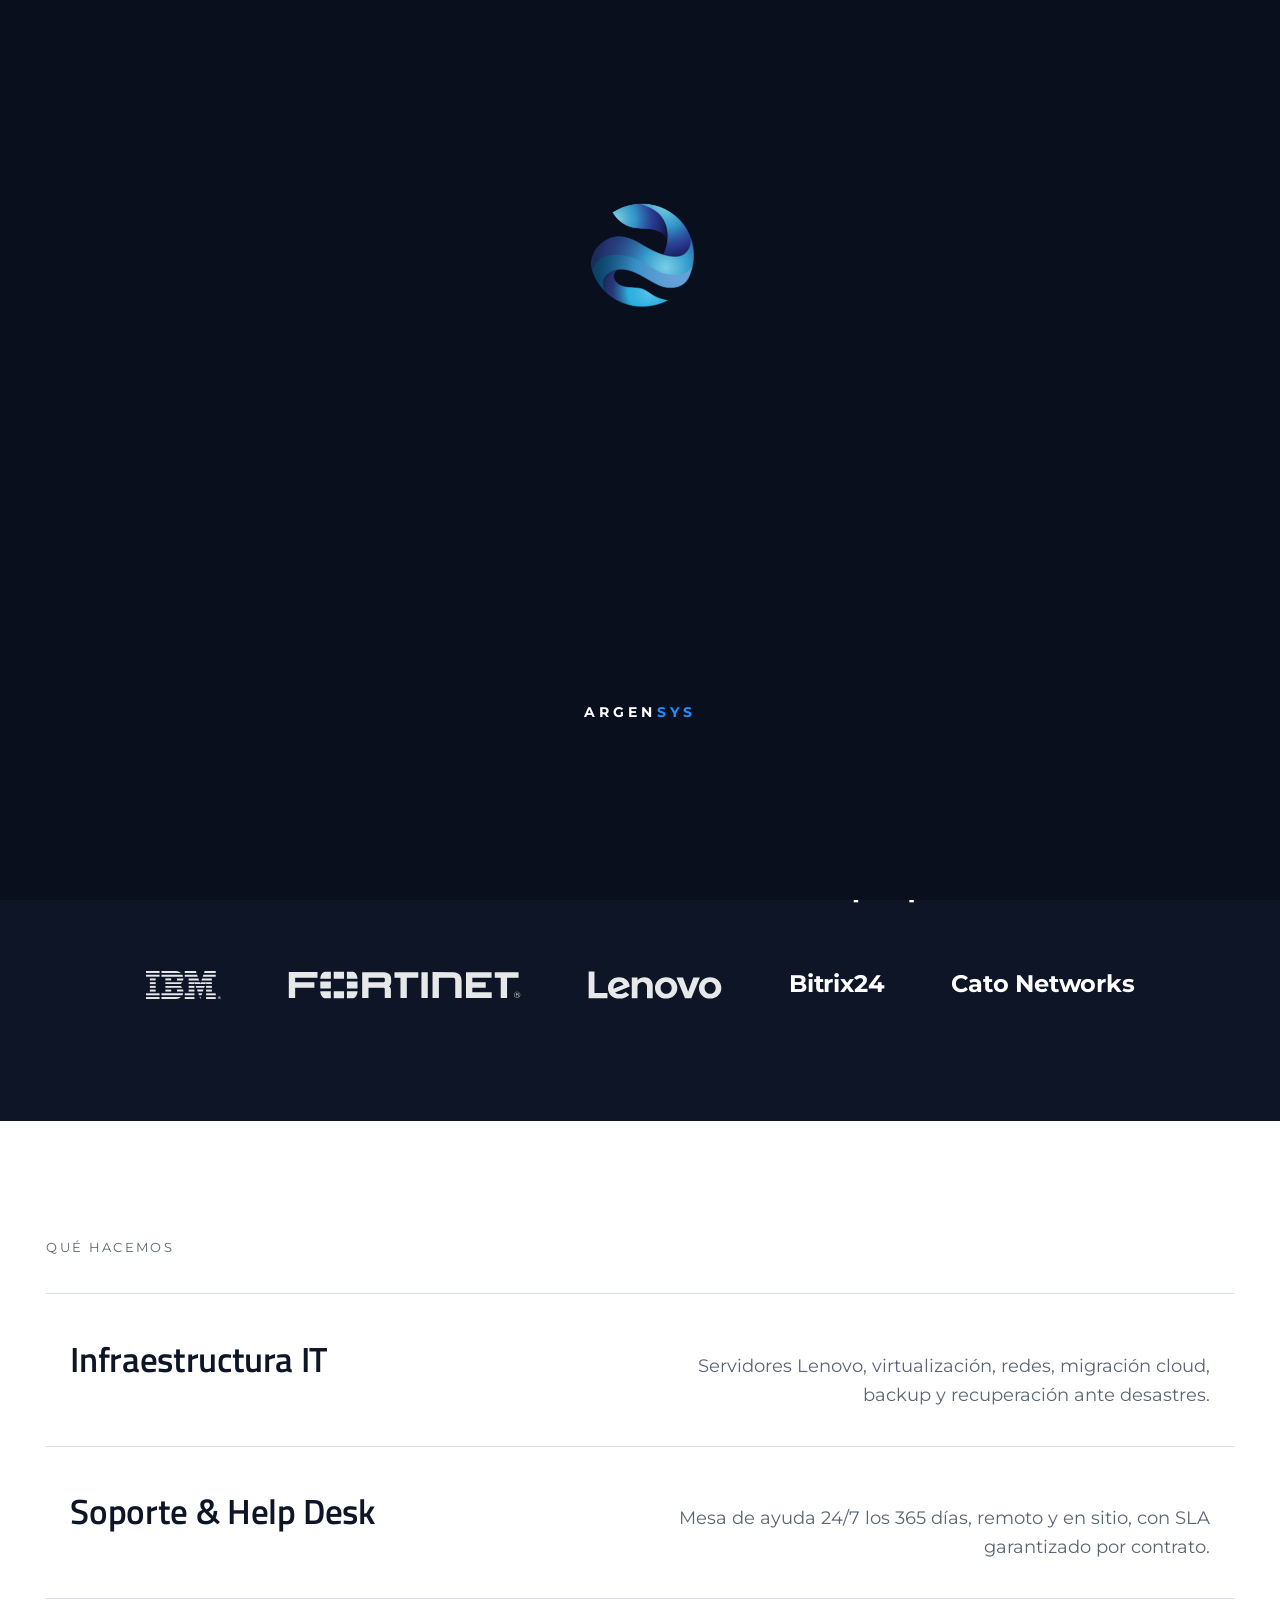
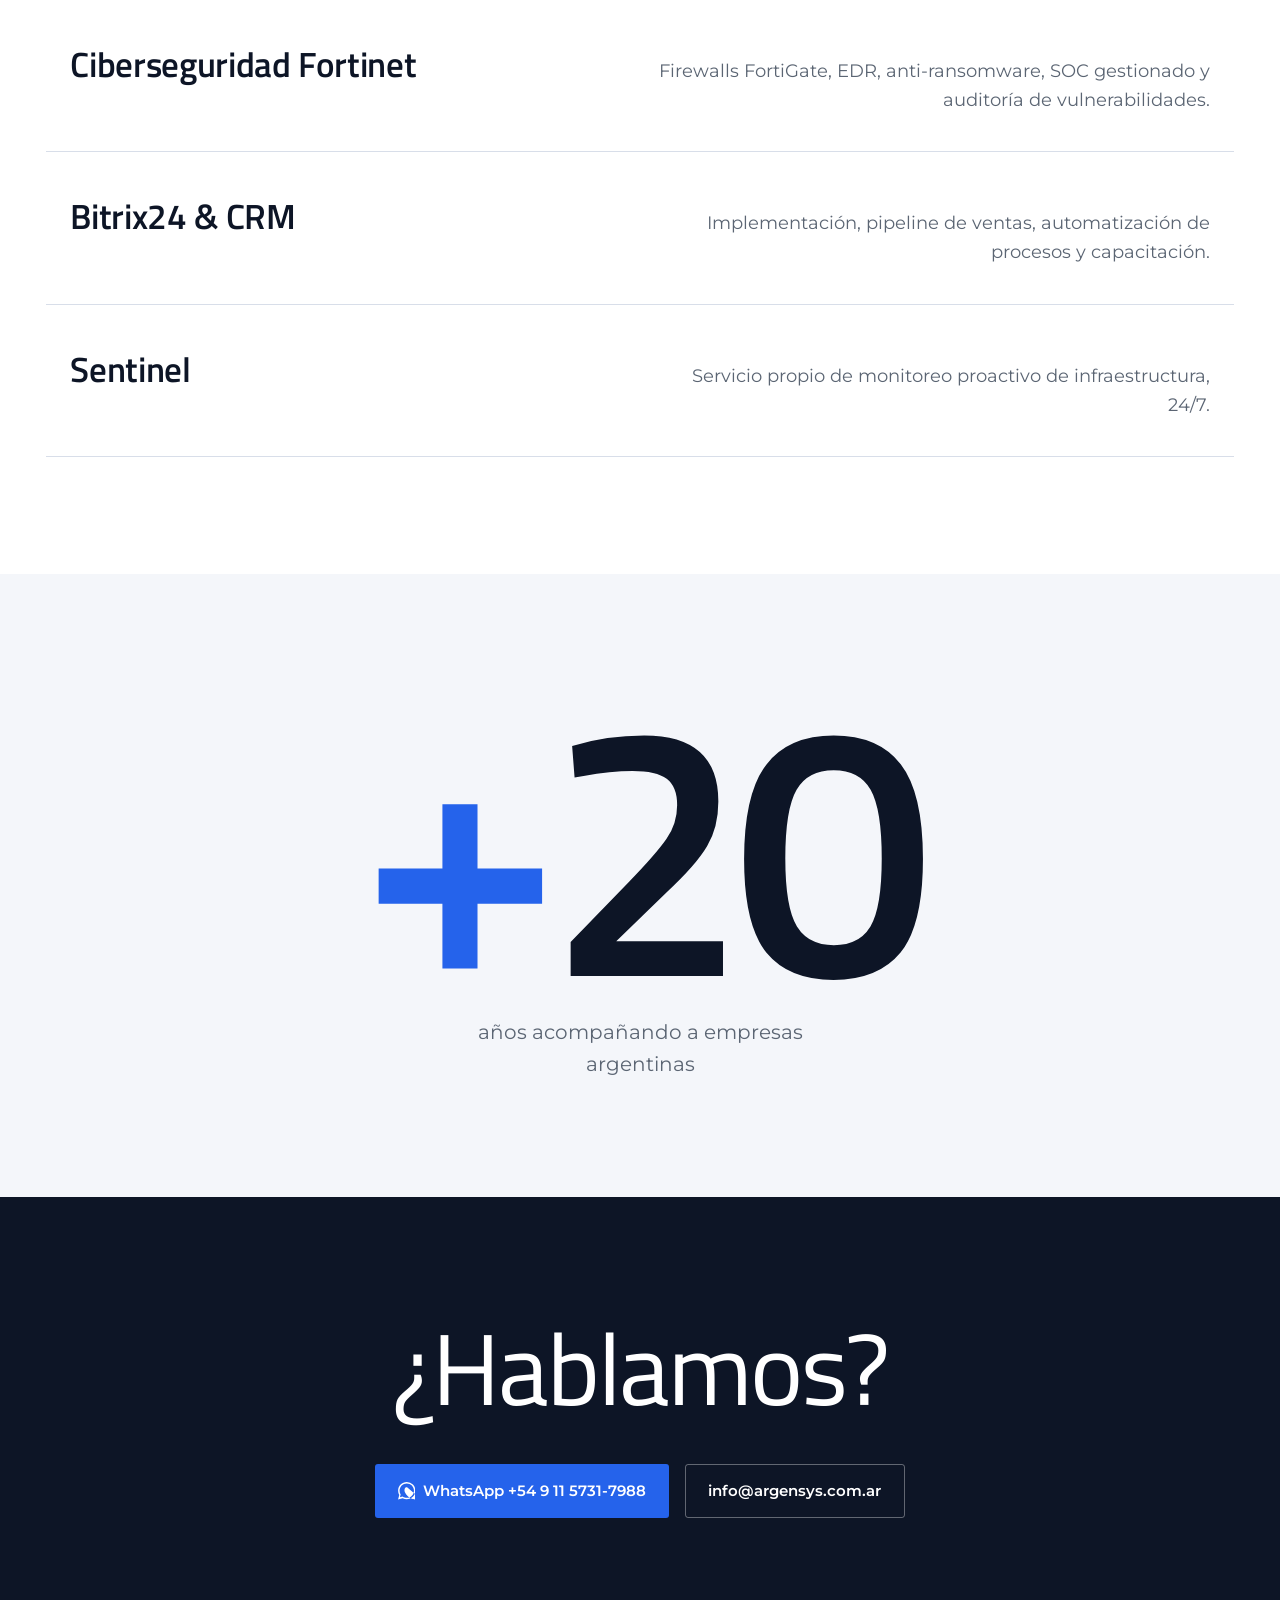
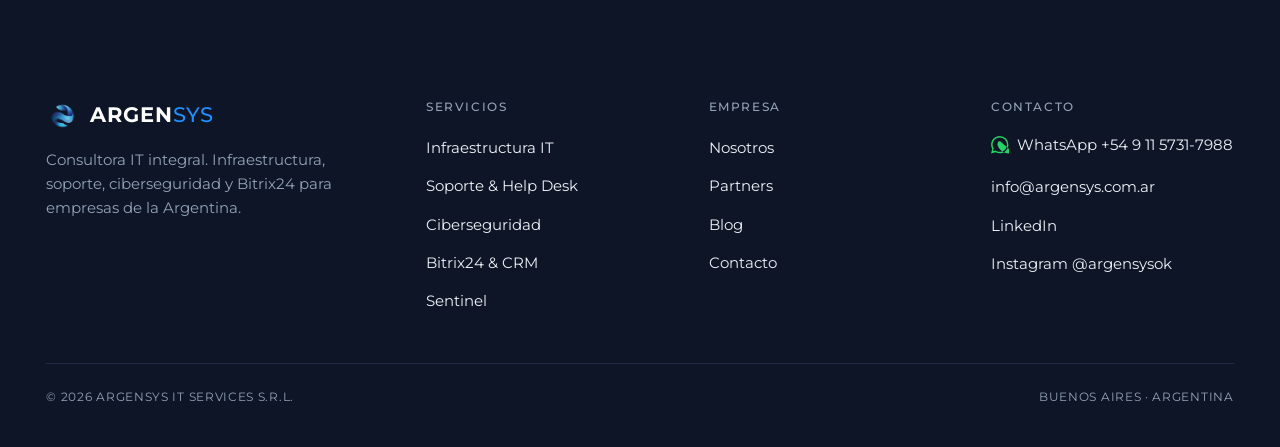
==== index.html @ 7c3070dc "Sitio institucional Argensys — rediseño multipágina Home en bandas full-width + 10 páginas internas," ====
<!DOCTYPE html>
<html lang="es-AR">
<head>
  <meta charset="UTF-8">
  <meta name="viewport" content="width=device-width, initial-scale=1.0">
  <script>document.documentElement.className += " js";</script>
  <title>Argensys IT Services — Consultora IT integral en Buenos Aires</title>
  <meta name="description" content="Consultora IT integral con más de 20 años en Buenos Aires. Infraestructura, soporte 24/7, ciberseguridad Fortinet y Bitrix24 para empresas argentinas.">

  <link rel="icon" type="image/png" href="logos/argensys.png">
  <link rel="preconnect" href="https://fonts.googleapis.com">
  <link rel="preconnect" href="https://fonts.gstatic.com" crossorigin>
  <link href="https://fonts.googleapis.com/css2?family=Montserrat:wght@300;400;500;600;700&family=Titillium+Web:wght@400;600;700;900&display=swap" rel="stylesheet">
  <link rel="stylesheet" href="assets/css/style.css">
</head>
<body>

  <!-- ===== INTRO (1 vez por sesión) ===== -->
  <div class="intro" id="intro" role="presentation">
    <img class="intro__logo" src="logos/argensys.png" alt="">
    <p class="intro__word">ARGEN<span>SYS</span></p>
  </div>

  <a class="skip-link" href="#main">Saltar al contenido</a>

  <!-- ===== HEADER ===== -->
  <header class="site-header">
    <div class="header-main">
      <div class="shell site-header__inner">
        <a class="brand" href="index.html" aria-label="Argensys — Inicio">
          <img src="logos/argensys.png" alt="">
          <span class="brand__name">ARGEN<span class="brand__sys">SYS</span></span>
        </a>

        <button class="nav-toggle" aria-label="Abrir menú" aria-controls="primary-nav" aria-expanded="false">
          <span></span><span></span><span></span>
        </button>

        <nav class="nav" id="primary-nav" aria-label="Principal">
          <div class="nav__links">
            <a href="servicios/index.html">Servicios</a>
            <a href="ciberseguridad/index.html">Ciberseguridad</a>
            <a href="bitrix24/index.html">Bitrix24</a>
            <a href="sentinel/index.html">Sentinel</a>
            <a href="partners/index.html">Partners</a>
            <a href="nosotros/index.html">Nosotros</a>
            <a href="blog/index.html">Blog</a>
          </div>
          <a class="btn nav__cta" href="contacto/index.html">Contacto</a>
        </nav>
      </div>
    </div>
  </header>

  <main id="main">

    <!-- ===== BANDA 1 — HERO ===== -->
    <section class="band-full b-hero">
      <div class="shell">
        <h1 class="b-hero__word">Argensys<span class="b-hero__dot">.</span></h1>
        <p class="b-hero__sub">Consultora IT integral &nbsp;·&nbsp; Buenos Aires &nbsp;·&nbsp; desde 2006</p>
      </div>
    </section>

    <!-- ===== BANDA 2 — STATEMENT ===== -->
    <section class="band-full b-statement reveal">
      <div class="shell">
        <p class="b-statement__claim"><b>20</b> años. <b>5</b> partners certificados. Un solo equipo.</p>
        <div class="b-statement__logos">
          <img src="logos/ibm.svg" alt="IBM">
          <img src="logos/fortinet.svg" alt="Fortinet">
          <img src="logos/lenovo.svg" alt="Lenovo">
          <span class="b-statement__txt" data-brand="bitrix">Bitrix24</span>
          <span class="b-statement__txt" data-brand="cato">Cato Networks</span>
        </div>
      </div>
    </section>

    <!-- ===== BANDA 3 — SERVICIOS (lista editorial) ===== -->
    <section class="band-full b-services reveal">
      <div class="shell">
        <p class="b-services__label">Qué hacemos</p>
        <div class="svc-list">
          <a class="svc-row" href="infraestructura/index.html">
            <span class="svc-row__name">Infraestructura IT</span>
            <span class="svc-row__desc">Servidores Lenovo, virtualización, redes, migración cloud, backup y recuperación ante desastres.</span>
          </a>
          <a class="svc-row" href="soporte/index.html">
            <span class="svc-row__name">Soporte &amp; Help Desk</span>
            <span class="svc-row__desc">Mesa de ayuda 24/7 los 365 días, remoto y en sitio, con SLA garantizado por contrato.</span>
          </a>
          <a class="svc-row" href="ciberseguridad/index.html">
            <span class="svc-row__name">Ciberseguridad Fortinet</span>
            <span class="svc-row__desc">Firewalls FortiGate, EDR, anti-ransomware, SOC gestionado y auditoría de vulnerabilidades.</span>
          </a>
          <a class="svc-row" href="bitrix24/index.html">
            <span class="svc-row__name">Bitrix24 &amp; CRM</span>
            <span class="svc-row__desc">Implementación, pipeline de ventas, automatización de procesos y capacitación.</span>
          </a>
          <a class="svc-row" href="sentinel/index.html">
            <span class="svc-row__name">Sentinel</span>
            <span class="svc-row__desc">Servicio propio de monitoreo proactivo de infraestructura, 24/7.</span>
          </a>
        </div>
      </div>
    </section>

    <!-- ===== BANDA 4 — NÚMERO ÚNICO ===== -->
    <section class="band-full b-number reveal">
      <div class="shell">
        <p class="b-number__fig"><em>+</em>20</p>
        <p class="b-number__sub">años acompañando a empresas argentinas</p>
      </div>
    </section>

    <!-- ===== BANDA 5 — CTA FINAL ===== -->
    <section class="band-full b-cta reveal">
      <div class="shell">
        <h2 class="b-cta__h">¿Hablamos?</h2>
        <div class="b-cta__actions">
          <a class="btn btn--primary" href="https://wa.me/5491157317988">
            <svg class="wa-icon" viewBox="0 0 24 24" fill="currentColor" aria-hidden="true"><path d="M.057 24l1.687-6.163a11.867 11.867 0 01-1.587-5.945C.16 5.335 5.495 0 12.05 0a11.82 11.82 0 018.413 3.488 11.82 11.82 0 013.48 8.414c-.003 6.557-5.338 11.892-11.893 11.892a11.9 11.9 0 01-5.688-1.448L.057 24zm6.597-3.807c1.676.995 3.276 1.591 5.392 1.592 5.448 0 9.886-4.434 9.889-9.885.002-5.462-4.415-9.89-9.881-9.892-5.452 0-9.887 4.434-9.889 9.884a9.86 9.86 0 001.51 5.26l-.999 3.648 3.738-.981zm5.83-13.04l-.851-.001c-.296 0-.777.111-1.184.555-.407.444-1.555 1.519-1.555 3.703 0 2.184 1.592 4.296 1.814 4.592.222.296 3.118 4.99 7.702 6.79 3.808 1.499 4.583 1.201 5.41 1.126.827-.074 2.667-1.09 3.043-2.144.376-1.054.376-1.957.263-2.144-.111-.186-.407-.296-.85-.518z"/></svg>
            WhatsApp +54 9 11 5731-7988
          </a>
          <a class="btn btn--ghost" href="mailto:info@argensys.com.ar">info@argensys.com.ar</a>
        </div>
      </div>
    </section>
  </main>

  <!-- ===== FOOTER ===== -->
  <footer class="site-footer">
    <div class="shell">
      <div class="footer__grid">
        <div class="footer__brand">
          <a class="brand" href="index.html" aria-label="Argensys — Inicio">
            <img src="logos/argensys.png" alt="" style="width:32px;height:32px">
            <span class="brand__name">ARGEN<span class="brand__sys">SYS</span></span>
          </a>
          <p class="footer__tag">Consultora IT integral. Infraestructura, soporte, ciberseguridad y Bitrix24 para empresas de la Argentina.</p>
        </div>

        <div class="footer__col">
          <h4>Servicios</h4>
          <ul>
            <li><a href="infraestructura/index.html">Infraestructura IT</a></li>
            <li><a href="soporte/index.html">Soporte &amp; Help Desk</a></li>
            <li><a href="ciberseguridad/index.html">Ciberseguridad</a></li>
            <li><a href="bitrix24/index.html">Bitrix24 &amp; CRM</a></li>
            <li><a href="sentinel/index.html">Sentinel</a></li>
          </ul>
        </div>

        <div class="footer__col">
          <h4>Empresa</h4>
          <ul>
            <li><a href="nosotros/index.html">Nosotros</a></li>
            <li><a href="partners/index.html">Partners</a></li>
            <li><a href="blog/index.html">Blog</a></li>
            <li><a href="contacto/index.html">Contacto</a></li>
          </ul>
        </div>

        <div class="footer__col">
          <h4>Contacto</h4>
          <ul>
            <li><a class="footer__wa" href="https://wa.me/5491157317988"><svg class="wa-icon" viewBox="0 0 24 24" fill="currentColor" aria-hidden="true"><path d="M.057 24l1.687-6.163a11.867 11.867 0 01-1.587-5.945C.16 5.335 5.495 0 12.05 0a11.82 11.82 0 018.413 3.488 11.82 11.82 0 013.48 8.414c-.003 6.557-5.338 11.892-11.893 11.892a11.9 11.9 0 01-5.688-1.448L.057 24zm6.597-3.807c1.676.995 3.276 1.591 5.392 1.592 5.448 0 9.886-4.434 9.889-9.885.002-5.462-4.415-9.89-9.881-9.892-5.452 0-9.887 4.434-9.889 9.884a9.86 9.86 0 001.51 5.26l-.999 3.648 3.738-.981zm5.83-13.04l-.851-.001c-.296 0-.777.111-1.184.555-.407.444-1.555 1.519-1.555 3.703 0 2.184 1.592 4.296 1.814 4.592.222.296 3.118 4.99 7.702 6.79 3.808 1.499 4.583 1.201 5.41 1.126.827-.074 2.667-1.09 3.043-2.144.376-1.054.376-1.957.263-2.144-.111-.186-.407-.296-.85-.518z"/></svg> WhatsApp +54 9 11 5731-7988</a></li>
            <li><a href="mailto:info@argensys.com.ar">info@argensys.com.ar</a></li>
            <li><a href="https://www.linkedin.com/company/argensys">LinkedIn</a></li>
            <li><a href="https://instagram.com/argensysok">Instagram @argensysok</a></li>
          </ul>
        </div>
      </div>

      <div class="footer__bottom">
        <span>© 2026 ARGENSYS IT SERVICES S.R.L.</span>
        <span>BUENOS AIRES · ARGENTINA</span>
      </div>
    </div>
  </footer>

  <script src="assets/js/main.js"></script>
</body>
</html>
---- assets/css/style.css ----
/* =========================================================================
   ARGENSYS IT SERVICES — Design System
   Concepto: "Documento de ingeniería" — canvas claro, navy estructural,
   azul medido, telemetría monoespaciada ("La Consola"), layout asimétrico.
   ========================================================================= */

/* ----- Tokens ----------------------------------------------------------- */
:root {
  /* Paleta aprobada (rol reasignado) */
  --tinta:       #0d1526;   /* tinta principal + paneles oscuros            */
  --noche:       #0a0f1e;   /* navy más profundo: hero / intro              */
  --senal:       #2563eb;   /* azul acento, medido                          */
  --senal-viva:  #1e90ff;   /* azul brillante: estados "en vivo", hover     */
  --papel:       #f4f6fa;   /* canvas claro frío (dominante)                */
  --papel-hueso: #ffffff;   /* superficies elevadas / formularios           */
  --grafito:     #5b6573;   /* texto secundario                             */
  --trazo:       #d8dee9;   /* hairlines, bordes 1px                        */

  /* Texto sobre oscuro */
  --sobre-osc:        #eef2f8;
  --sobre-osc-tenue:  #94a3b8;
  --trazo-osc:        #1f2c44;

  /* Tipografía — Título: Formula1 (fallback Titillium Web, su tipografía base);
     Subtexto/cuerpo: Montserrat. */
  --display: "Formula1", "Titillium Web", system-ui, sans-serif;
  --sans: "Montserrat", system-ui, sans-serif;
  --mono: "Montserrat", system-ui, sans-serif;

  /* Colores de marca (hover de partners) */
  --brand-ibm: #1F70C1;
  --brand-fortinet: #EE3124;
  --brand-lenovo: #E2231A;
  --brand-bitrix: #2FC7F7;
  --brand-cato: #E6007E;
  --wa: #25D366;

  /* Escala */
  --fs-xl: clamp(2.25rem, 1.3rem + 4.2vw, 4rem);     /* H1 */
  --fs-l:  clamp(1.75rem, 1.2rem + 2.4vw, 2.75rem);  /* H2 */
  --fs-m:  clamp(1.35rem, 1.1rem + 1vw, 1.625rem);   /* H3 */
  --fs-lead: clamp(1.05rem, 0.97rem + 0.4vw, 1.25rem);
  --fs-body: 1.125rem;
  --fs-meta: 0.8125rem;

  /* Estructura */
  --shell: 1280px;
  --spine: 232px;
  --gap: clamp(2rem, 1rem + 4vw, 5rem);
  --pad-x: clamp(1.25rem, 0.5rem + 3vw, 3rem);
  --pad-y: clamp(4rem, 2.5rem + 5vw, 7.5rem);
  --radius: 3px;

  --ease: cubic-bezier(0.22, 0.61, 0.36, 1);
}

/* ----- Reset ------------------------------------------------------------ */
*, *::before, *::after { box-sizing: border-box; }
* { margin: 0; }
html { -webkit-text-size-adjust: 100%; scroll-behavior: smooth; }
body {
  font-family: var(--sans);
  font-size: var(--fs-body);
  line-height: 1.6;
  color: var(--tinta);
  background: var(--papel);
  -webkit-font-smoothing: antialiased;
  text-rendering: optimizeLegibility;
}
img, svg { display: block; max-width: 100%; }
a { color: inherit; text-decoration: none; }
button { font: inherit; color: inherit; cursor: pointer; background: none; border: none; }
ul { list-style: none; padding: 0; }
h1, h2, h3 { line-height: 1.08; font-weight: 600; }

/* ----- Utilidades de layout -------------------------------------------- */
.shell {
  max-width: var(--shell);
  margin-inline: auto;
  padding-inline: var(--pad-x);
}

/* Fila asimétrica: espina angosta + contenido ancho */
.row {
  display: grid;
  grid-template-columns: var(--spine) 1fr;
  gap: var(--gap);
  align-items: start;
}
.row--wide { --spine: 264px; }
.content { min-width: 0; }

.band { padding-block: var(--pad-y); }
.band--dark   { background: var(--tinta); color: var(--sobre-osc); }
.band--night  { background: var(--noche); color: var(--sobre-osc); }
.band--paper  { background: var(--papel); }

/* ----- La Consola (espina + telemetría) -------------------------------- */
.spine { position: sticky; top: 116px; }
@media (max-width: 860px) { .spine { position: static; } }

.spine__code {
  font-family: var(--mono);
  font-size: 0.75rem;
  letter-spacing: 0.08em;
  color: var(--senal);
}
.band--dark .spine__code,
.band--night .spine__code { color: var(--senal-viva); }

.spine__label {
  display: block;
  font-family: var(--mono);
  font-size: var(--fs-meta);
  letter-spacing: 0.18em;
  text-transform: uppercase;
  color: var(--grafito);
  margin-top: 0.35rem;
}
.band--dark .spine__label,
.band--night .spine__label { color: var(--sobre-osc-tenue); }

.spine__rule { border: 0; border-top: 1px solid var(--trazo); margin: 1.25rem 0; }
.band--dark .spine__rule,
.band--night .spine__rule { border-color: var(--trazo-osc); }

.telemetry { font-family: var(--mono); font-size: var(--fs-meta); line-height: 2; }
.telemetry li {
  display: flex; align-items: center; gap: 0.55rem;
  color: var(--grafito);
  letter-spacing: 0.04em;
}
.band--dark .telemetry li,
.band--night .telemetry li { color: var(--sobre-osc-tenue); }
.telemetry b { color: var(--tinta); font-weight: 500; }
.band--dark .telemetry b,
.band--night .telemetry b { color: var(--sobre-osc); }

.dot {
  width: 7px; height: 7px; border-radius: 50%;
  background: var(--senal-viva);
  box-shadow: 0 0 0 0 rgba(30, 144, 255, 0.5);
  animation: pulse 2.4s var(--ease) infinite;
  flex: none;
}
@keyframes pulse {
  0%   { box-shadow: 0 0 0 0 rgba(30,144,255,0.5); }
  70%  { box-shadow: 0 0 0 7px rgba(30,144,255,0); }
  100% { box-shadow: 0 0 0 0 rgba(30,144,255,0); }
}

/* Eyebrow mono reutilizable */
.eyebrow {
  font-family: var(--mono);
  font-size: var(--fs-meta);
  letter-spacing: 0.18em;
  text-transform: uppercase;
  color: var(--senal);
}

/* ----- Botones ---------------------------------------------------------- */
.btn {
  display: inline-flex; align-items: center; gap: 0.6rem;
  font-family: var(--sans); font-weight: 600; font-size: 0.95rem;
  padding: 0.85rem 1.4rem;
  border-radius: var(--radius);
  transition: transform 0.2s var(--ease), background-color 0.2s var(--ease), color 0.2s var(--ease);
}
.btn--primary { background: var(--senal); color: #fff; }
.btn--primary:hover { background: var(--senal-viva); }
.btn--ghost { border: 1px solid var(--trazo); color: var(--tinta); }
.btn--ghost:hover { border-color: var(--senal); color: var(--senal); }
.band--dark .btn--ghost, .band--night .btn--ghost { border-color: var(--trazo-osc); color: var(--sobre-osc); }
.band--dark .btn--ghost:hover, .band--night .btn--ghost:hover { border-color: var(--senal-viva); color: #fff; }
.btn__arrow { transition: transform 0.2s var(--ease); }
.btn:hover .btn__arrow { transform: translateX(3px); }

/* =========================================================================
   HEADER
   ========================================================================= */
.site-header { position: sticky; top: 0; z-index: 50; }

/* Fila superior: telemetría (La Consola entra desde el header) */
.header-strip {
  background: var(--tinta);
  border-bottom: 1px solid var(--trazo-osc);
  font-family: var(--mono);
  font-size: 0.7rem; letter-spacing: 0.13em; text-transform: uppercase;
  color: var(--sobre-osc-tenue);
}
.header-strip__inner { display: flex; align-items: center; height: 34px; }
.header-strip__line { display: inline-flex; align-items: center; gap: 0.6rem; white-space: nowrap; overflow: hidden; text-overflow: ellipsis; }
.header-strip__line .sep { color: var(--trazo-osc); }
.header-strip .dot { width: 6px; height: 6px; }

/* Fila principal */
.header-main {
  background: rgba(13, 21, 38, 0.94);
  backdrop-filter: blur(8px);
  border-bottom: 1px solid var(--trazo-osc);
  color: var(--sobre-osc);
}
.site-header__inner { display: flex; align-items: center; gap: 1.5rem; height: 68px; }

.brand { display: flex; align-items: center; gap: 0.75rem; flex: none; }
.brand img { width: 38px; height: 38px; }
.brand__name {
  font-family: var(--sans); font-weight: 700; letter-spacing: 0.04em;
  font-size: 1.3rem; color: #fff;
}
.brand__sys { font-family: var(--mono); font-weight: 500; letter-spacing: 0.01em; color: var(--senal-viva); }

/* Nav centrado entre logo y CTA */
.nav { display: contents; }
.nav__links { flex: 1; display: flex; align-items: center; justify-content: center; }
.nav__links a {
  position: relative; font-size: 0.9rem; color: var(--sobre-osc-tenue);
  padding: 0.45rem 0.9rem; transition: color 0.2s var(--ease);
}
.nav__links a:not(:last-child)::after {
  content: "·"; position: absolute; right: -3px; top: 50%; transform: translateY(-50%);
  color: var(--sobre-osc-tenue); opacity: 0.45;
}
.nav__links a:hover, .nav__links a[aria-current="page"] { color: #fff; }

/* Botón Contacto: borde Señal */
.nav__cta {
  flex: none; background: transparent;
  border: 1px solid var(--senal); color: #fff;
}
.nav__cta:hover { background: var(--senal); border-color: var(--senal); }

.nav-toggle { display: none; }

/* =========================================================================
   HERO
   ========================================================================= */
.hero { overflow: hidden; }
.hero__grid {
  display: grid;
  grid-template-columns: 1.05fr 0.95fr;
  gap: clamp(1.5rem, 1rem + 2vw, 3rem);
  align-items: center;
}
.hero__grid > * { min-width: 0; }
.hero__title {
  font-family: var(--display);
  font-size: var(--fs-xl);
  font-weight: 600;
  letter-spacing: -0.015em;
  color: var(--tinta);
  text-wrap: balance;
}
.hero__title em { font-style: italic; color: var(--senal); }
.hero__lead {
  font-size: var(--fs-lead);
  color: var(--grafito);
  max-width: 46ch;
  margin-top: 1.5rem;
}
.hero__actions { display: flex; flex-wrap: wrap; gap: 0.9rem; margin-top: 2.25rem; }

/* Esquema técnico (plano de ingeniería) */
.schematic {
  width: 100%;
  border: 1px solid var(--trazo-osc);
  border-radius: var(--radius);
  background:
    linear-gradient(transparent 0 0) padding-box,
    var(--noche);
  padding: 1.25rem;
}
.schematic svg { width: 100%; height: auto; }
.schematic__cap {
  font-family: var(--mono); font-size: 0.7rem; letter-spacing: 0.12em;
  color: var(--sobre-osc-tenue); text-transform: uppercase;
  display: flex; justify-content: space-between; margin-top: 0.75rem;
}

/* =========================================================================
   FRANJA PARTNERS
   ========================================================================= */
.partners { border-bottom: 1px solid var(--trazo); }
.partners__inner { padding-block: 2.75rem; }
.partners__lead {
  font-family: var(--mono); font-size: var(--fs-meta);
  letter-spacing: 0.16em; text-transform: uppercase; color: var(--grafito);
  margin-bottom: 1.75rem;
}
.partner-row {
  display: flex; flex-wrap: wrap; align-items: flex-end;
  gap: clamp(1.75rem, 1rem + 3vw, 3.5rem);
}
.partner { display: flex; flex-direction: column; gap: 0.55rem; }
.partner__mark { height: 26px; display: flex; align-items: center; }
.partner__mark img { height: 100%; width: auto; filter: grayscale(1); opacity: 0.6; transition: filter 0.25s var(--ease), opacity 0.25s var(--ease); }
.partner:hover .partner__mark img { filter: grayscale(0); opacity: 1; }
.partner__text {
  font-family: var(--sans); font-weight: 700; font-size: 1.25rem;
  color: var(--tinta); letter-spacing: -0.01em; line-height: 1;
}
.partner__text small { font-weight: 400; color: var(--senal); }
.partner__tier {
  font-family: var(--mono); font-size: 0.7rem; letter-spacing: 0.1em;
  color: var(--grafito); text-transform: uppercase;
}
.partner__tier b { color: var(--senal); font-weight: 500; }

/* =========================================================================
   SERVICIOS — Ledger
   ========================================================================= */
.section-head { margin-bottom: 2.5rem; }
.section-head h2 { font-family: var(--display); font-size: var(--fs-l); letter-spacing: -0.01em; margin-top: 0.6rem; }
.band--dark .section-head h2, .band--night .section-head h2 { color: #fff; }

.ledger { border-top: 1px solid var(--trazo); }
.ledger__row {
  display: grid;
  grid-template-columns: 3.5rem 1fr auto;
  gap: clamp(1rem, 0.5rem + 2vw, 2.5rem);
  align-items: baseline;
  padding: 1.6rem 0.75rem;
  border-bottom: 1px solid var(--trazo);
  transition: background-color 0.25s var(--ease), padding-left 0.25s var(--ease);
}
.ledger__row:hover, .ledger__row:focus-visible {
  background: var(--papel-hueso);
  padding-left: 1.4rem;
  outline: none;
}
.ledger__num { font-family: var(--mono); font-size: 0.8rem; color: var(--senal); letter-spacing: 0.05em; }
.ledger__name {
  display: block;
  font-family: var(--sans); font-weight: 600; font-size: var(--fs-m);
  color: var(--tinta); letter-spacing: -0.01em;
}
.ledger__desc { display: block; color: var(--grafito); font-size: 1rem; margin-top: 0.4rem; max-width: 60ch; }
.ledger__meta {
  display: flex; align-items: center; gap: 1.25rem; white-space: nowrap;
}
.ledger__tag { font-family: var(--mono); font-size: 0.72rem; letter-spacing: 0.08em; text-transform: uppercase; color: var(--grafito); }
.ledger__arrow { color: var(--senal); transition: transform 0.25s var(--ease); font-size: 1.3rem; }
.ledger__row:hover .ledger__arrow { transform: translateX(5px); }

/* =========================================================================
   BANDA 20 AÑOS
   ========================================================================= */
.years__quote {
  font-family: var(--display);
  font-size: clamp(1.6rem, 1.1rem + 2.2vw, 2.6rem);
  font-weight: 500; line-height: 1.22; color: #fff;
  letter-spacing: -0.01em; max-width: 22ch;
}
.years__quote em { color: var(--senal-viva); font-style: italic; }
.years__body { color: var(--sobre-osc-tenue); max-width: 56ch; margin-top: 1.75rem; }

/* =========================================================================
   POR QUÉ ARGENSYS — lista asimétrica
   ========================================================================= */
.why { display: flex; flex-direction: column; gap: 2.5rem; }
.why__item { border-left: 2px solid var(--senal); padding-left: 1.5rem; }
.why__item:nth-child(1) { max-width: 52ch; }
.why__item:nth-child(2) { max-width: 46ch; margin-left: clamp(0px, 8vw, 6rem); }
.why__item:nth-child(3) { max-width: 50ch; margin-left: clamp(0px, 3vw, 2.5rem); }
.why__k { font-family: var(--mono); font-size: var(--fs-meta); letter-spacing: 0.12em; color: var(--senal); text-transform: uppercase; }
.why__h { font-family: var(--sans); font-weight: 600; font-size: var(--fs-m); margin: 0.5rem 0 0.6rem; }
.why__p { color: var(--grafito); }

/* =========================================================================
   CTA CONTACTO
   ========================================================================= */
.contact-cta { border-top: 1px solid var(--trazo); }
.contact-cta__h { font-family: var(--display); font-size: var(--fs-l); letter-spacing: -0.01em; max-width: 18ch; }
.contact-cta__sub { color: var(--grafito); margin: 1.25rem 0 2rem; max-width: 48ch; }
.contact-cta__lines { display: flex; flex-wrap: wrap; gap: 1rem 2.5rem; }
.contact-line { display: flex; align-items: center; gap: 0.6rem; font-family: var(--mono); font-size: 0.95rem; }
.contact-line span { color: var(--grafito); }
.contact-line a { color: var(--senal); border-bottom: 1px solid transparent; transition: border-color 0.2s var(--ease); }
.contact-line a:hover { border-color: var(--senal); }

/* =========================================================================
   HOME v2 — SECUENCIA DE BANDAS FULL-WIDTH
   Cada banda: 100% ancho, tratamiento visual propio, sin grilla repetida.
   ========================================================================= */
.band-full { width: 100%; padding-block: clamp(4rem, 2.5rem + 6vw, 9rem); }

/* --- BANDA 1 · HERO --- */
.b-hero {
  background: var(--papel);
  text-align: center;
  padding-block: clamp(4.5rem, 3rem + 9vw, 11rem);
  overflow: hidden;
}
.b-hero__word {
  font-family: var(--display);
  font-weight: 700;
  text-transform: uppercase;
  color: var(--tinta);
  line-height: 0.9;
  letter-spacing: -0.02em;
  font-size: clamp(2.75rem, 16.5vw, 16rem);
  white-space: nowrap;
}
.b-hero__dot { color: var(--senal); }
.b-hero__sub {
  margin-top: clamp(1.25rem, 0.5rem + 1.5vw, 2.25rem);
  font-size: var(--fs-lead);
  color: var(--grafito);
  font-weight: 400;
  letter-spacing: 0.01em;
}

/* --- BANDA 2 · STATEMENT --- */
.b-statement { background: var(--tinta); color: #fff; text-align: center; }
.b-statement__claim {
  font-family: var(--display);
  font-weight: 500;
  font-size: clamp(1.85rem, 1.1rem + 3.6vw, 3.75rem);
  line-height: 1.18;
  letter-spacing: -0.015em;
  color: #fff;
  max-width: 20ch;
  margin-inline: auto;
}
.b-statement__claim b { color: var(--senal-viva); font-weight: 500; }
.b-statement__logos {
  display: flex; flex-wrap: wrap; justify-content: center; align-items: center;
  gap: clamp(2rem, 1rem + 4vw, 4.5rem);
  margin-top: clamp(2.5rem, 1.5rem + 3vw, 4.5rem);
}
.b-statement__logos img {
  height: clamp(22px, 2.2vw, 30px); width: auto;
  filter: brightness(0) invert(1);
  opacity: 0.9;
}
.b-statement__txt {
  font-family: var(--sans); font-weight: 700;
  font-size: clamp(1.1rem, 0.9rem + 0.8vw, 1.5rem);
  color: #fff; letter-spacing: -0.01em;
}

/* --- BANDA 3 · SERVICIOS (lista editorial) --- */
.b-services { background: var(--papel-hueso); }
.b-services__label {
  font-family: var(--mono); font-size: var(--fs-meta);
  letter-spacing: 0.18em; text-transform: uppercase; color: var(--grafito);
  margin-bottom: clamp(1.5rem, 1rem + 1.5vw, 2.75rem);
}
.svc-list { border-top: 1px solid var(--trazo); }
.svc-row {
  display: flex; align-items: baseline; justify-content: space-between;
  gap: clamp(1.5rem, 1rem + 3vw, 4rem);
  padding: clamp(1.5rem, 1rem + 1.6vw, 2.6rem) clamp(0.75rem, 0.3rem + 1.5vw, 1.75rem);
  border-bottom: 1px solid var(--trazo);
  transition: background-color 0.25s var(--ease), padding 0.25s var(--ease);
}
.svc-row__name {
  font-family: var(--display); font-weight: 600;
  font-size: clamp(1.3rem, 0.95rem + 1.7vw, 2.2rem);
  letter-spacing: -0.01em; color: var(--tinta); flex: none;
  transition: color 0.25s var(--ease);
}
.svc-row__desc {
  color: var(--grafito); max-width: 46ch; text-align: right;
  transition: color 0.25s var(--ease);
}
.svc-row:hover, .svc-row:focus-visible {
  background: var(--senal); outline: none;
  padding-left: clamp(1.25rem, 0.5rem + 2.5vw, 3rem);
}
.svc-row:hover .svc-row__name, .svc-row:focus-visible .svc-row__name,
.svc-row:hover .svc-row__desc, .svc-row:focus-visible .svc-row__desc { color: #fff; }

/* --- BANDA 4 · NÚMERO ÚNICO --- */
.b-number { background: var(--papel); text-align: center; }
.b-number__fig {
  font-family: var(--display); font-weight: 600; color: var(--tinta);
  font-size: clamp(7rem, 28vw, 24rem); line-height: 0.85; letter-spacing: -0.04em;
}
.b-number__fig em { color: var(--senal); font-style: normal; }
.b-number__sub {
  font-size: var(--fs-lead); color: var(--grafito);
  max-width: 26ch; margin: clamp(1rem, 0.5rem + 1vw, 1.75rem) auto 0;
}

/* --- BANDA 5 · CTA FINAL --- */
.b-cta { background: var(--tinta); color: #fff; text-align: center; }
.b-cta__h {
  font-family: var(--display); font-weight: 500; color: #fff;
  font-size: clamp(2.75rem, 1.5rem + 6vw, 6.5rem); letter-spacing: -0.02em;
}
.b-cta__actions { display: flex; flex-wrap: wrap; justify-content: center; gap: 1rem; margin-top: clamp(2rem, 1rem + 2vw, 3rem); }
.b-cta .btn--ghost { border-color: rgba(255,255,255,0.35); color: #fff; }
.b-cta .btn--ghost:hover { border-color: var(--senal-viva); color: #fff; }

@media (max-width: 720px) {
  .svc-row { flex-direction: column; align-items: stretch; gap: 0.6rem; }
  .svc-row__desc { text-align: left; max-width: none; }
}

/* Hover de marca en logos del statement (home) — se iluminan en su color real */
.b-statement__logos img { transition: filter 0.25s var(--ease), opacity 0.25s var(--ease); }
.b-statement__logos img:hover { filter: none; opacity: 1; }
.b-statement__txt { transition: color 0.25s var(--ease); cursor: default; }
.b-statement__txt[data-brand="bitrix"]:hover { color: var(--brand-bitrix); }
.b-statement__txt[data-brand="cato"]:hover { color: var(--brand-cato); }

/* =========================================================================
   ÍCONO WHATSAPP
   ========================================================================= */
.wa-icon { width: 1.15em; height: 1.15em; flex: none; }
.btn .wa-icon { margin-right: -0.1rem; }
.footer__wa { display: inline-flex; align-items: center; gap: 0.5rem; }
.footer__wa .wa-icon { color: var(--wa); }
.contact-method__icon .wa-icon { width: 1.4rem; height: 1.4rem; color: var(--wa); }

/* =========================================================================
   PARTNERS (página) — hover ilumina el nombre con el color de cada marca
   ========================================================================= */
.partner-list { border-top: 1px solid var(--trazo); }
.partner-line {
  display: grid; grid-template-columns: 1fr auto; align-items: center; gap: 2rem;
  padding: clamp(1.5rem, 1rem + 1.5vw, 2.6rem) clamp(0.5rem, 0.2rem + 1vw, 1.5rem);
  border-bottom: 1px solid var(--trazo); text-decoration: none;
}
.partner-line__name {
  font-family: var(--display); font-weight: 700;
  font-size: clamp(1.6rem, 1.1rem + 2.4vw, 3rem);
  letter-spacing: -0.01em; color: var(--tinta);
  transition: color 0.25s var(--ease);
}
.partner-line:hover .partner-line__name,
.partner-line:focus-visible .partner-line__name { color: var(--brand); }
.partner-line__tier {
  font-family: var(--sans); font-weight: 600; font-size: 0.8rem;
  letter-spacing: 0.08em; text-transform: uppercase; color: var(--grafito);
  white-space: nowrap;
}
.partner-line__desc { grid-column: 1 / -1; color: var(--grafito); max-width: 70ch; margin-top: 0.5rem; }

/* =========================================================================
   CLIENTES — grilla de logos (placeholders, hover ilumina)
   ========================================================================= */
.clients-grid {
  display: grid; grid-template-columns: repeat(auto-fill, minmax(150px, 1fr));
  border: 1px solid var(--trazo); border-radius: var(--radius); overflow: hidden;
}
.client-cell {
  display: flex; align-items: center; justify-content: center;
  min-height: 96px; padding: 1.25rem;
  border-right: 1px solid var(--trazo); border-bottom: 1px solid var(--trazo);
  font-family: var(--display); font-weight: 600; font-size: 1.05rem; letter-spacing: 0.02em;
  color: var(--grafito); text-align: center;
  transition: color 0.25s var(--ease), background-color 0.25s var(--ease);
}
.client-cell:hover { color: #fff; background: var(--senal); }

/* =========================================================================
   PÁGINAS INTERNAS — bandas
   ========================================================================= */
.b-page-hero { background: var(--papel); padding-block: clamp(3.5rem, 2.5rem + 6vw, 7.5rem); }
.b-page-hero--dark { background: var(--tinta); color: #fff; }
.b-page-hero__eyebrow {
  font-family: var(--sans); font-weight: 600; font-size: 0.8rem;
  letter-spacing: 0.18em; text-transform: uppercase; color: var(--senal); margin-bottom: 1.25rem;
}
.b-page-hero__title {
  font-family: var(--display); font-weight: 700;
  font-size: clamp(2.5rem, 1.3rem + 5.5vw, 6rem); line-height: 0.95;
  letter-spacing: -0.02em; color: inherit; text-transform: uppercase;
}
.b-page-hero--light .b-page-hero__title { color: var(--tinta); }
.b-page-hero__sub {
  font-family: var(--sans); font-size: var(--fs-lead); color: var(--grafito);
  max-width: 60ch; margin-top: 1.5rem;
}
.b-page-hero--dark .b-page-hero__sub { color: var(--sobre-osc-tenue); }

/* Bloque de contenido editorial */
.b-content { background: var(--papel-hueso); }
.b-content--paper { background: var(--papel); }
.b-content__label {
  font-family: var(--sans); font-weight: 600; font-size: 0.8rem;
  letter-spacing: 0.18em; text-transform: uppercase; color: var(--grafito); margin-bottom: 1.5rem;
}
.b-content__title {
  font-family: var(--display); font-weight: 700;
  font-size: clamp(1.9rem, 1.2rem + 3vw, 3.25rem); letter-spacing: -0.015em;
  color: var(--tinta); text-transform: uppercase; max-width: 18ch; margin-bottom: 1.5rem;
}
.b-content__lead { font-size: var(--fs-lead); color: var(--grafito); max-width: 62ch; margin-bottom: 2.5rem; }

/* Lista de prestaciones (no link, sin relleno hover) */
.feat-list { border-top: 1px solid var(--trazo); max-width: 1000px; }
.feat-row {
  display: grid; grid-template-columns: 0.8fr 1.2fr; gap: clamp(1rem, 0.5rem + 2vw, 3rem);
  padding: clamp(1.25rem, 0.8rem + 1.4vw, 2.1rem) 0.25rem;
  border-bottom: 1px solid var(--trazo); align-items: baseline;
}
.feat-row__name { font-family: var(--display); font-weight: 600; font-size: clamp(1.15rem, 0.95rem + 0.9vw, 1.6rem); color: var(--tinta); letter-spacing: -0.01em; }
.feat-row__desc { color: var(--grafito); }
@media (max-width: 680px) { .feat-row { grid-template-columns: 1fr; gap: 0.5rem; } }

/* Métodos de contacto (página contacto) */
.contact-methods { display: grid; grid-template-columns: repeat(auto-fit, minmax(240px, 1fr)); gap: 1.5rem; }
.contact-method {
  display: flex; align-items: center; gap: 1rem;
  padding: 1.5rem; border: 1px solid var(--trazo); border-radius: var(--radius);
  background: var(--papel-hueso); transition: border-color 0.25s var(--ease), transform 0.25s var(--ease);
}
.contact-method:hover { border-color: var(--senal); transform: translateY(-2px); }
.contact-method__icon { font-size: 1.4rem; color: var(--senal); flex: none; }
.contact-method__label { font-family: var(--sans); font-weight: 600; font-size: 0.78rem; letter-spacing: 0.1em; text-transform: uppercase; color: var(--grafito); }
.contact-method__value { font-family: var(--display); font-weight: 600; font-size: 1.1rem; color: var(--tinta); }

/* Blog — lista editorial de artículos */
.post-list { border-top: 1px solid var(--trazo); }
.post-row {
  display: grid; grid-template-columns: auto 1fr auto; gap: clamp(1rem, 0.5rem + 2vw, 2.5rem);
  align-items: baseline; padding: clamp(1.5rem, 1rem + 1.5vw, 2.4rem) 0.25rem;
  border-bottom: 1px solid var(--trazo); transition: padding-left 0.25s var(--ease);
}
.post-row:hover { padding-left: 1rem; }
.post-row__date { font-family: var(--sans); font-size: 0.85rem; color: var(--grafito); white-space: nowrap; }
.post-row__title { font-family: var(--display); font-weight: 600; font-size: clamp(1.2rem, 0.9rem + 1.4vw, 1.9rem); color: var(--tinta); letter-spacing: -0.01em; }
.post-row__cat { font-family: var(--sans); font-weight: 600; font-size: 0.72rem; letter-spacing: 0.08em; text-transform: uppercase; color: var(--senal); white-space: nowrap; }
@media (max-width: 680px) { .post-row { grid-template-columns: 1fr; gap: 0.4rem; } }

/* =========================================================================
   PRUEBAS / SECTORES (R1) — dentro de banda navy
   ========================================================================= */
.proof { margin-top: 2.75rem; padding-top: 2rem; border-top: 1px solid var(--trazo-osc); }
.proof__label {
  font-family: var(--mono); font-size: var(--fs-meta); letter-spacing: 0.14em;
  text-transform: uppercase; color: var(--sobre-osc-tenue); margin-bottom: 1rem;
}
.proof__sectors { display: flex; flex-wrap: wrap; gap: 0.6rem; margin-bottom: 1.75rem; }
.proof__sectors span {
  font-family: var(--mono); font-size: 0.76rem; letter-spacing: 0.03em;
  color: var(--sobre-osc); border: 1px solid var(--trazo-osc);
  padding: 0.32rem 0.7rem; border-radius: var(--radius);
}
.proof__metrics {
  display: flex; flex-wrap: wrap; gap: 1rem 2.5rem;
  font-family: var(--mono); font-size: 0.85rem; color: var(--sobre-osc-tenue);
  letter-spacing: 0.03em;
}
.proof__metrics span { display: inline-flex; align-items: baseline; gap: 0.4rem; }
.proof__metrics b { color: var(--senal-viva); font-weight: 500; font-size: 1rem; }

/* =========================================================================
   BANDA SENTINEL (R4) — producto propio, navy
   ========================================================================= */
.sentinel__grid { display: grid; grid-template-columns: 1fr 0.85fr; gap: var(--gap); align-items: center; }
.sentinel__grid > * { min-width: 0; }
.sentinel__h { font-family: var(--display); font-size: var(--fs-l); color: #fff; letter-spacing: -0.01em; margin: 0.6rem 0 1rem; }
.sentinel__p { color: var(--sobre-osc-tenue); max-width: 50ch; margin-bottom: 2rem; }

/* =========================================================================
   TESTIMONIO (R1)
   ========================================================================= */
.testimonial__quote {
  font-family: var(--display); font-weight: 500; font-style: italic;
  font-size: clamp(1.5rem, 1.1rem + 1.9vw, 2.25rem); line-height: 1.32;
  color: var(--tinta); letter-spacing: -0.01em; max-width: 24ch;
}
.testimonial__quote::before { content: "“"; color: var(--senal); }
.testimonial__quote::after { content: "”"; color: var(--senal); }
.testimonial__cite {
  margin-top: 1.75rem; font-family: var(--mono); font-size: var(--fs-meta);
  letter-spacing: 0.06em; color: var(--grafito); text-transform: uppercase;
}
.testimonial__cite b { color: var(--tinta); font-weight: 500; }

/* =========================================================================
   SCROLL-REVEAL (R3)
   ========================================================================= */
.js .reveal { opacity: 0; transform: translateY(18px); transition: opacity 0.6s var(--ease), transform 0.6s var(--ease); }
.reveal.is-visible { opacity: 1; transform: none; }

/* =========================================================================
   FOOTER
   ========================================================================= */
.site-footer { background: var(--tinta); color: var(--sobre-osc-tenue); padding-block: 4rem 2.5rem; }
.footer__grid { display: grid; grid-template-columns: 1.4fr repeat(3, 1fr); gap: 2.5rem; }
.footer__brand .brand__name { color: #fff; }
.footer__tag { margin-top: 1rem; max-width: 32ch; font-size: 0.95rem; }
.footer__col h4 { font-family: var(--mono); font-size: 0.72rem; letter-spacing: 0.14em; text-transform: uppercase; color: var(--sobre-osc-tenue); margin-bottom: 1rem; font-weight: 500; }
.footer__col ul { display: flex; flex-direction: column; gap: 0.6rem; }
.footer__col a { font-size: 0.95rem; color: var(--sobre-osc); transition: color 0.2s var(--ease); }
.footer__col a:hover { color: var(--senal-viva); }
.footer__bottom {
  display: flex; flex-wrap: wrap; justify-content: space-between; gap: 1rem;
  margin-top: 3rem; padding-top: 1.5rem; border-top: 1px solid var(--trazo-osc);
  font-family: var(--mono); font-size: 0.72rem; letter-spacing: 0.06em; color: var(--sobre-osc-tenue);
}

/* =========================================================================
   INTRO
   ========================================================================= */
.intro {
  position: fixed; inset: 0; z-index: 100;
  background: var(--noche);
  display: grid; place-items: center;
  transition: opacity 0.7s var(--ease), visibility 0.7s var(--ease);
}
.intro.is-done { opacity: 0; visibility: hidden; }
.intro__logo {
  width: clamp(96px, 18vw, 150px);
  opacity: 0; transform: scale(0.85);
  animation: intro-in 1s var(--ease) forwards;
}
.intro__word {
  font-family: var(--sans); font-weight: 700; letter-spacing: 0.3em;
  color: #fff; font-size: 0.85rem; text-transform: uppercase;
  margin-top: 1.5rem; opacity: 0;
  animation: intro-word 0.8s var(--ease) 0.5s forwards;
}
.intro__word span { color: var(--senal-viva); }
@keyframes intro-in { to { opacity: 1; transform: scale(1); } }
@keyframes intro-word { to { opacity: 1; } }

/* =========================================================================
   FOCUS / ACCESIBILIDAD
   ========================================================================= */
:focus-visible { outline: 2px solid var(--senal-viva); outline-offset: 3px; border-radius: 2px; }
.skip-link {
  position: absolute; left: -999px; top: 0; z-index: 200;
  background: var(--senal); color: #fff; padding: 0.6rem 1rem; border-radius: var(--radius);
}
.skip-link:focus { left: 0.5rem; top: 0.5rem; }

/* =========================================================================
   RESPONSIVE
   ========================================================================= */
@media (max-width: 1024px) {
  .nav { gap: 1rem; }
  .nav a { font-size: 0.85rem; }
}
@media (max-width: 860px) {
  .row { grid-template-columns: 1fr; gap: 2rem; }
  .spine { display: flex; flex-wrap: wrap; gap: 0.75rem 2rem; align-items: center; }
  .spine__rule { display: none; }
  .telemetry { display: flex; flex-wrap: wrap; gap: 0.5rem 1.5rem; }
  .hero__grid { grid-template-columns: 1fr; }
  .footer__grid { grid-template-columns: 1fr 1fr; }

  .header-strip { display: none; }

  /* Nav móvil */
  .nav {
    display: flex;
    position: fixed; inset: 68px 0 auto 0;
    flex-direction: column; align-items: stretch; gap: 0;
    background: var(--tinta); border-bottom: 1px solid var(--trazo-osc);
    padding: 0.5rem var(--pad-x) 1.5rem;
    transform: translateY(-120%); transition: transform 0.3s var(--ease);
    margin-left: 0;
  }
  .nav.is-open { transform: translateY(0); }
  .nav__links { flex: none; flex-direction: column; align-items: stretch; }
  .nav__links a { padding: 0.85rem 0; border-bottom: 1px solid var(--trazo-osc); font-size: 1rem; }
  .nav__links a:not(:last-child)::after { display: none; }
  .nav__cta { margin: 1rem 0 0; }
  .nav-toggle {
    display: flex; flex-direction: column; gap: 5px; margin-left: auto;
    padding: 0.5rem; width: 40px;
  }
  .nav-toggle span { height: 2px; background: #fff; transition: transform 0.3s var(--ease), opacity 0.3s var(--ease); }
  .nav-toggle.is-open span:nth-child(1) { transform: translateY(7px) rotate(45deg); }
  .nav-toggle.is-open span:nth-child(2) { opacity: 0; }
  .nav-toggle.is-open span:nth-child(3) { transform: translateY(-7px) rotate(-45deg); }
}
@media (max-width: 560px) {
  .ledger__row { grid-template-columns: 2.5rem 1fr; }
  .ledger__meta { grid-column: 2; margin-top: 0.75rem; }
  .footer__grid { grid-template-columns: 1fr; }
}

/* ----- Reduced motion --------------------------------------------------- */
@media (prefers-reduced-motion: reduce) {
  *, *::before, *::after { animation-duration: 0.001ms !important; animation-iteration-count: 1 !important; transition-duration: 0.001ms !important; scroll-behavior: auto !important; }
  .intro { display: none; }
  .js .reveal { opacity: 1 !important; transform: none !important; }
}
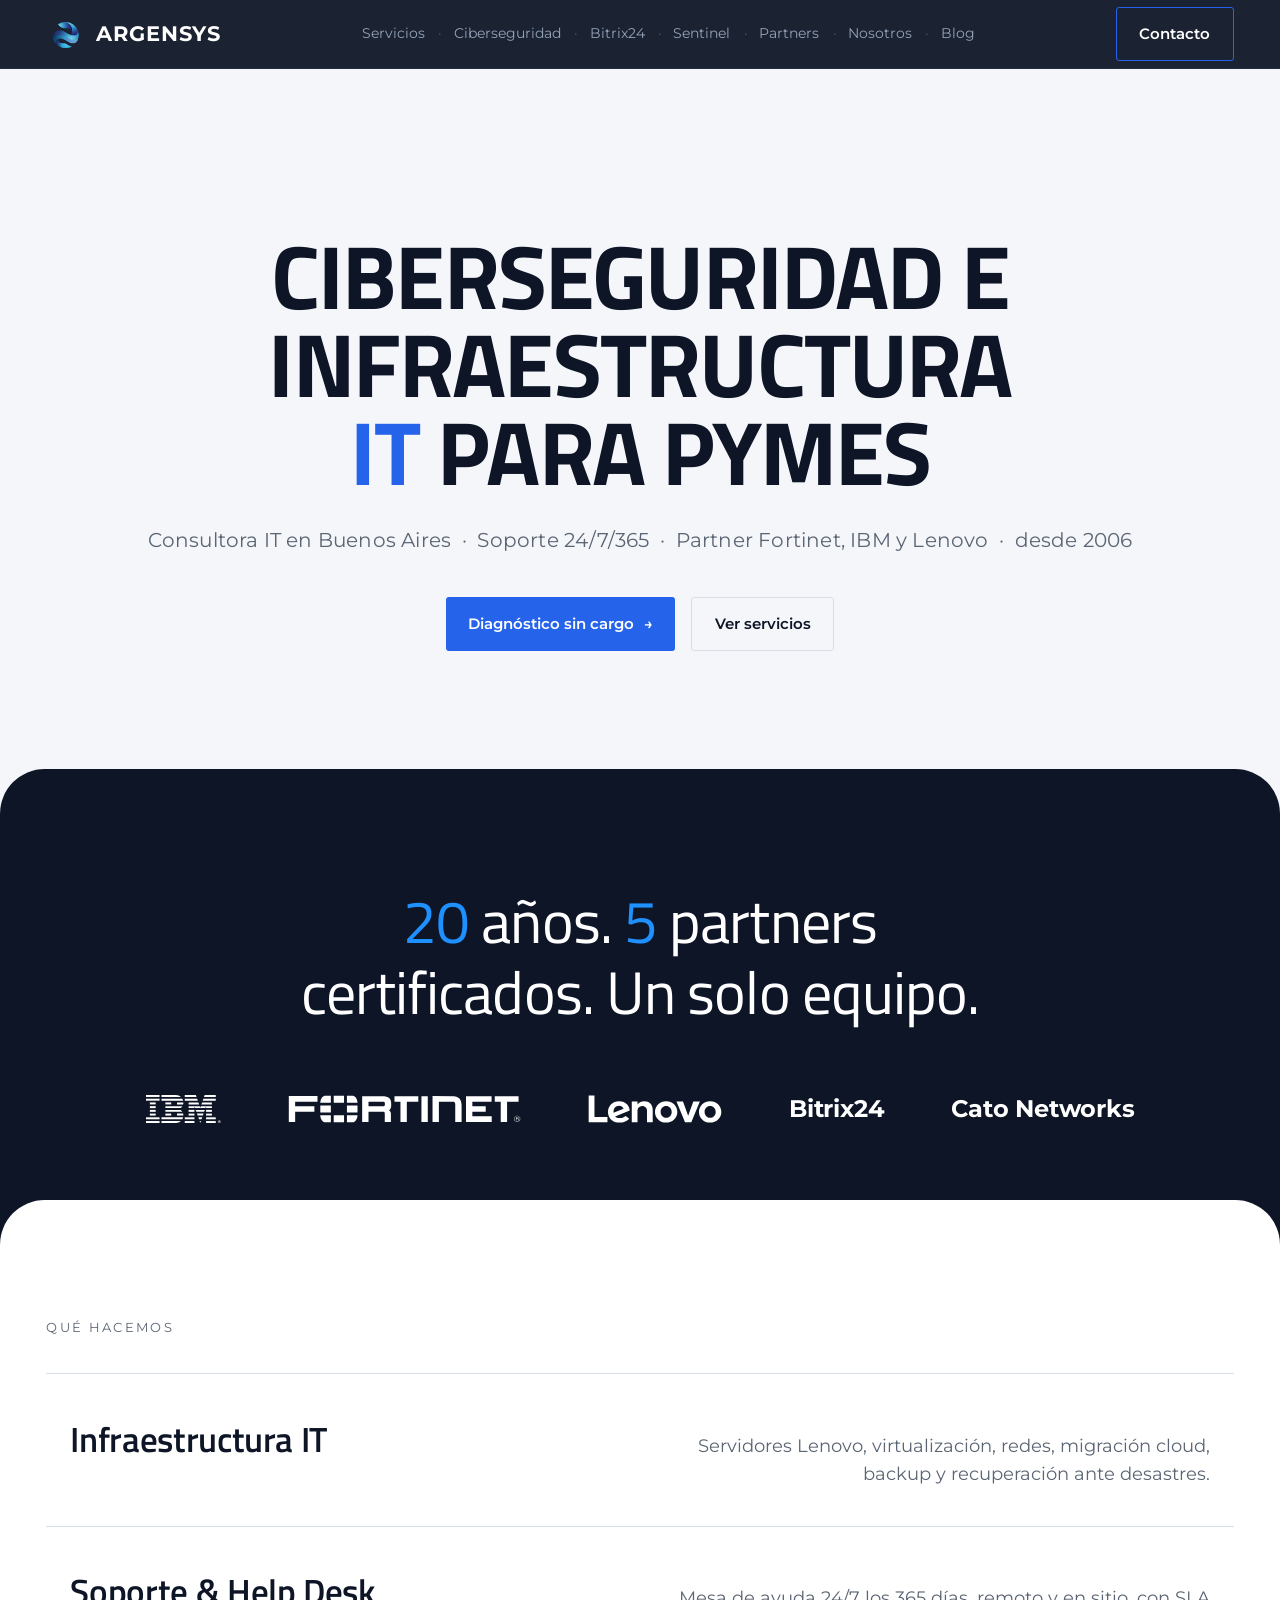
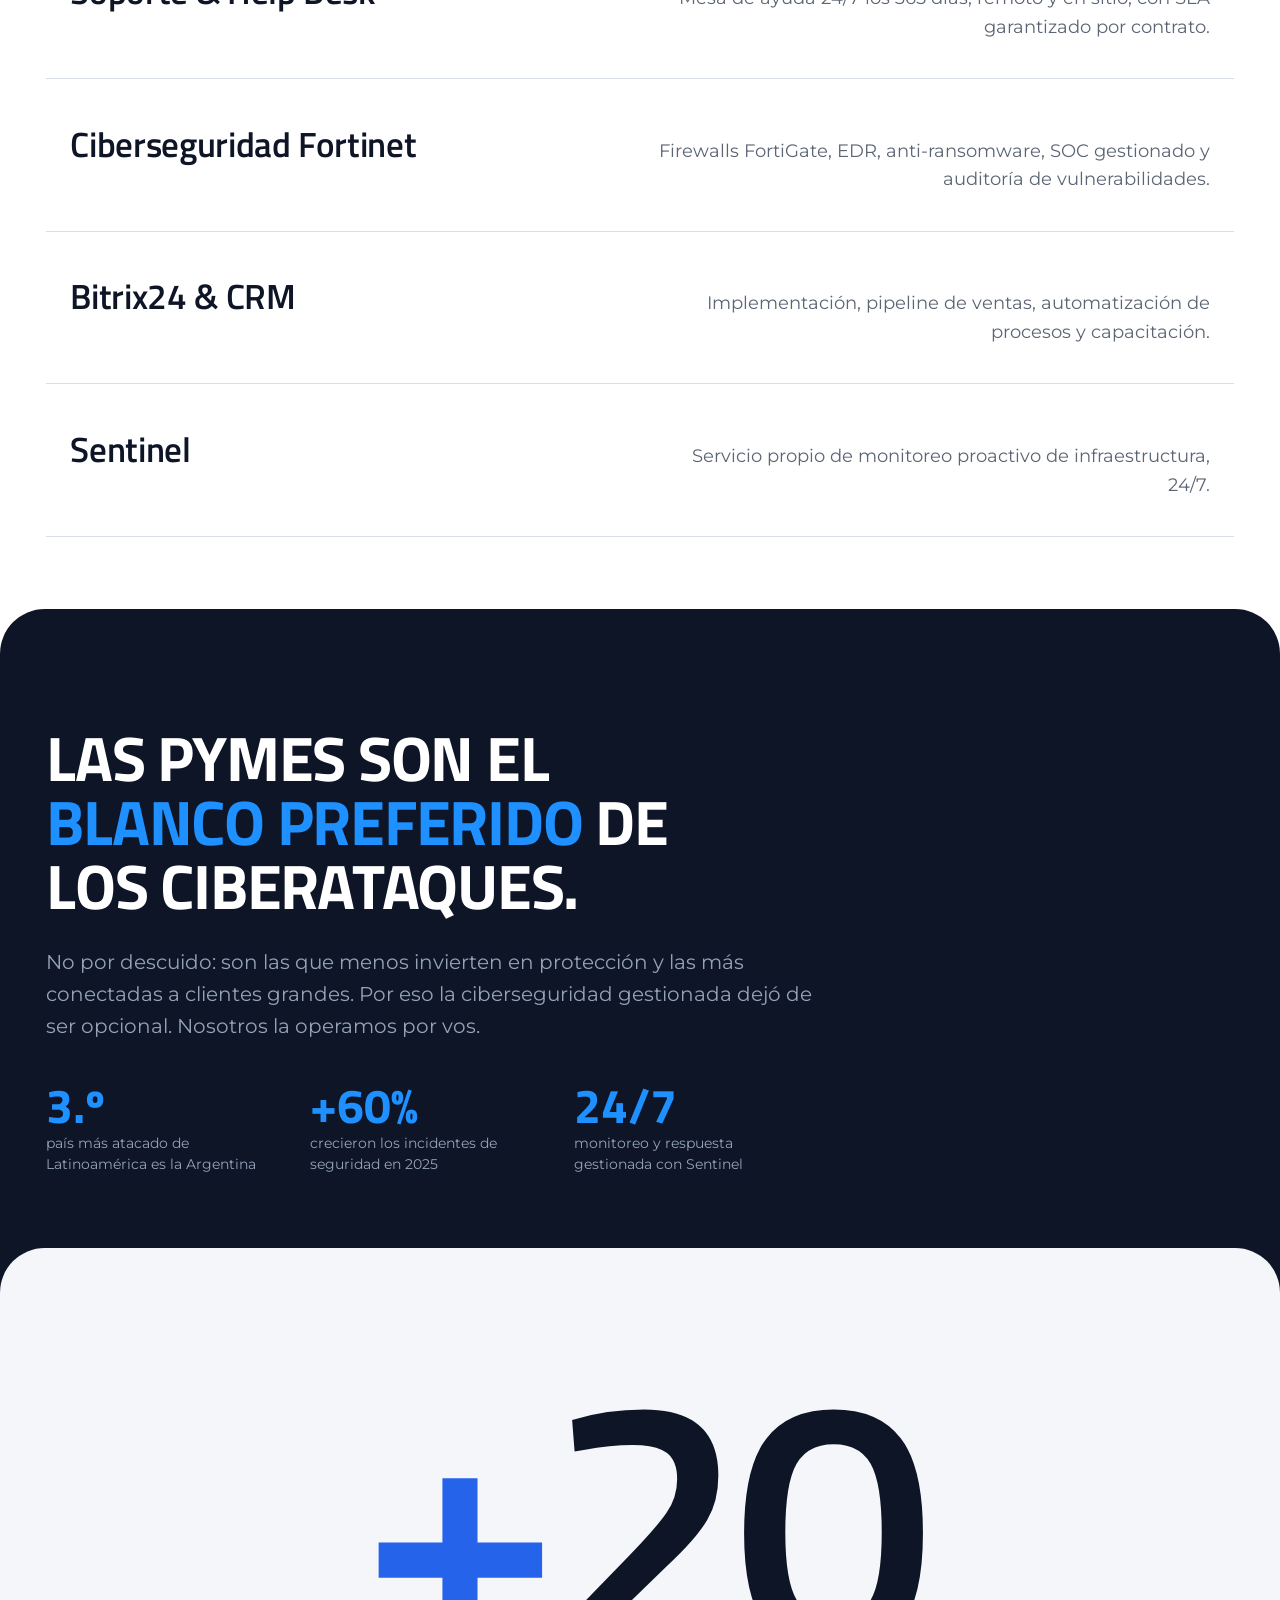
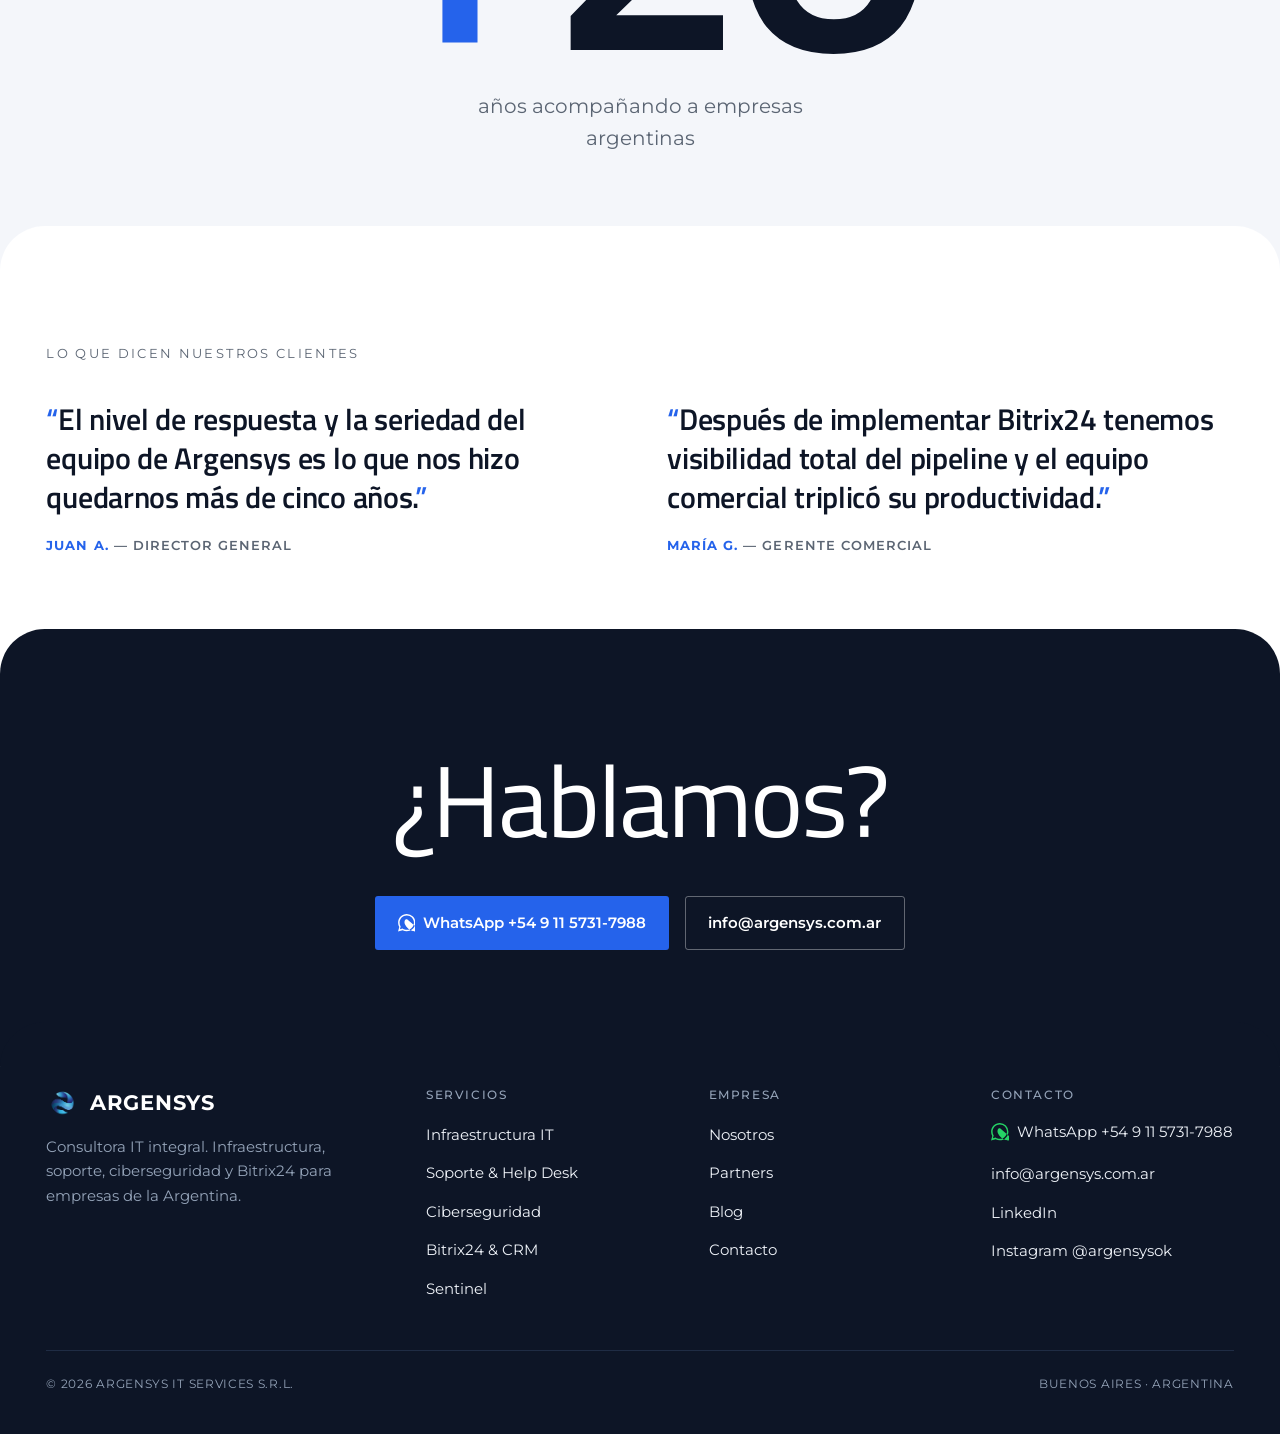
==== commit 744c4c70: "Hero con keywords SEO, diseño fluido y contenido real - Wordmark del header en blanco - Hero: titula" ====
--- a/index.html
+++ b/index.html
@@ -4,8 +4,12 @@
   <meta charset="UTF-8">
   <meta name="viewport" content="width=device-width, initial-scale=1.0">
   <script>document.documentElement.className += " js";</script>
-  <title>Argensys IT Services — Consultora IT integral en Buenos Aires</title>
-  <meta name="description" content="Consultora IT integral con más de 20 años en Buenos Aires. Infraestructura, soporte 24/7, ciberseguridad Fortinet y Bitrix24 para empresas argentinas.">
+  <title>Ciberseguridad e Infraestructura IT para PyMEs | Argensys</title>
+  <meta name="description" content="Argensys: consultora IT en Buenos Aires con más de 20 años. Ciberseguridad Fortinet, infraestructura IT, soporte 24/7 y Bitrix24 para PyMEs y empresas argentinas.">
+  <meta name="keywords" content="ciberseguridad para pymes, ciberseguridad para empresas, infraestructura IT, soporte IT 24/7, mesa de ayuda, firewall Fortinet, protección ransomware, consultora IT Buenos Aires, servicios IT Argentina, Bitrix24">
+  <meta property="og:title" content="Ciberseguridad e Infraestructura IT para PyMEs | Argensys">
+  <meta property="og:description" content="Consultora IT en Buenos Aires con más de 20 años. Ciberseguridad Fortinet, infraestructura, soporte 24/7 y Bitrix24 para PyMEs argentinas.">
+  <meta property="og:type" content="website">
 
   <link rel="icon" type="image/png" href="logos/argensys.png">
   <link rel="preconnect" href="https://fonts.googleapis.com">
@@ -17,8 +21,11 @@
 
   <!-- ===== INTRO (1 vez por sesión) ===== -->
   <div class="intro" id="intro" role="presentation">
-    <img class="intro__logo" src="logos/argensys.png" alt="">
-    <p class="intro__word">ARGEN<span>SYS</span></p>
+    <div class="intro__inner">
+      <img class="intro__logo" src="logos/argensys.png" alt="">
+      <p class="intro__word">ARGENSYS</p>
+      <span class="intro__line" aria-hidden="true"></span>
+    </div>
   </div>
 
   <a class="skip-link" href="#main">Saltar al contenido</a>
@@ -57,8 +64,12 @@
     <!-- ===== BANDA 1 — HERO ===== -->
     <section class="band-full b-hero">
       <div class="shell">
-        <h1 class="b-hero__word">Argensys<span class="b-hero__dot">.</span></h1>
-        <p class="b-hero__sub">Consultora IT integral &nbsp;·&nbsp; Buenos Aires &nbsp;·&nbsp; desde 2006</p>
+        <h1 class="b-hero__head">Ciberseguridad e infraestructura <em>IT</em> para PyMEs</h1>
+        <p class="b-hero__sub">Consultora IT en Buenos Aires &nbsp;·&nbsp; Soporte 24/7/365 &nbsp;·&nbsp; Partner Fortinet, IBM y Lenovo &nbsp;·&nbsp; desde 2006</p>
+        <div class="b-hero__actions">
+          <a class="btn btn--primary" href="contacto/index.html">Diagnóstico sin cargo <span class="btn__arrow">→</span></a>
+          <a class="btn btn--ghost" href="servicios/index.html">Ver servicios</a>
+        </div>
       </div>
     </section>
 
@@ -66,7 +77,7 @@
     <section class="band-full b-statement reveal">
       <div class="shell">
         <p class="b-statement__claim"><b>20</b> años. <b>5</b> partners certificados. Un solo equipo.</p>
-        <div class="b-statement__logos">
+        <div class="b-statement__logos stagger">
           <img src="logos/ibm.svg" alt="IBM">
           <img src="logos/fortinet.svg" alt="Fortinet">
           <img src="logos/lenovo.svg" alt="Lenovo">
@@ -80,7 +91,7 @@
     <section class="band-full b-services reveal">
       <div class="shell">
         <p class="b-services__label">Qué hacemos</p>
-        <div class="svc-list">
+        <div class="svc-list stagger">
           <a class="svc-row" href="infraestructura/index.html">
             <span class="svc-row__name">Infraestructura IT</span>
             <span class="svc-row__desc">Servidores Lenovo, virtualización, redes, migración cloud, backup y recuperación ante desastres.</span>
@@ -105,11 +116,41 @@
       </div>
     </section>
 
+    <!-- ===== BANDA — CONTEXTO / INDUSTRIA ===== -->
+    <section class="band-full b-context reveal">
+      <div class="shell">
+        <h2 class="b-context__head">Las PyMEs son el <em>blanco preferido</em> de los ciberataques.</h2>
+        <p class="b-context__sub">No por descuido: son las que menos invierten en protección y las más conectadas a clientes grandes. Por eso la ciberseguridad gestionada dejó de ser opcional. Nosotros la operamos por vos.</p>
+        <div class="b-context__stats stagger">
+          <div class="b-context__stat"><b>3.º</b><span>país más atacado de Latinoamérica es la Argentina</span></div>
+          <div class="b-context__stat"><b>+60%</b><span>crecieron los incidentes de seguridad en 2025</span></div>
+          <div class="b-context__stat"><b>24/7</b><span>monitoreo y respuesta gestionada con Sentinel</span></div>
+        </div>
+      </div>
+    </section>
+
     <!-- ===== BANDA 4 — NÚMERO ÚNICO ===== -->
     <section class="band-full b-number reveal">
       <div class="shell">
         <p class="b-number__fig"><em>+</em>20</p>
         <p class="b-number__sub">años acompañando a empresas argentinas</p>
+      </div>
+    </section>
+
+    <!-- ===== BANDA — TESTIMONIOS ===== -->
+    <section class="band-full b-testi reveal">
+      <div class="shell">
+        <p class="b-services__label">Lo que dicen nuestros clientes</p>
+        <div class="testi-grid stagger">
+          <figure>
+            <blockquote class="testi__quote">El nivel de respuesta y la seriedad del equipo de Argensys es lo que nos hizo quedarnos más de cinco años.</blockquote>
+            <figcaption class="testi__cite"><b>Juan A.</b> — Director General</figcaption>
+          </figure>
+          <figure>
+            <blockquote class="testi__quote">Después de implementar Bitrix24 tenemos visibilidad total del pipeline y el equipo comercial triplicó su productividad.</blockquote>
+            <figcaption class="testi__cite"><b>María G.</b> — Gerente Comercial</figcaption>
+          </figure>
+        </div>
       </div>
     </section>
 
--- a/assets/css/style.css
+++ b/assets/css/style.css
@@ -208,7 +208,7 @@
   font-family: var(--sans); font-weight: 700; letter-spacing: 0.04em;
   font-size: 1.3rem; color: #fff;
 }
-.brand__sys { font-family: var(--mono); font-weight: 500; letter-spacing: 0.01em; color: var(--senal-viva); }
+.brand__sys { font-family: var(--sans); font-weight: 700; letter-spacing: 0.04em; color: #fff; }
 
 /* Nav centrado entre logo y CTA */
 .nav { display: contents; }
@@ -409,6 +409,15 @@
   font-weight: 400;
   letter-spacing: 0.01em;
 }
+/* Hero con keywords SEO */
+.b-hero__head {
+  font-family: var(--display); font-weight: 700; text-transform: uppercase;
+  color: var(--tinta); line-height: 0.98; letter-spacing: -0.02em;
+  font-size: clamp(2.4rem, 1.3rem + 5.4vw, 6.5rem);
+  max-width: 16ch; margin-inline: auto; text-wrap: balance;
+}
+.b-hero__head em { color: var(--senal); font-style: normal; }
+.b-hero__actions { display: flex; flex-wrap: wrap; gap: 1rem; justify-content: center; margin-top: clamp(1.75rem, 1rem + 2vw, 2.75rem); }
 
 /* --- BANDA 2 · STATEMENT --- */
 .b-statement { background: var(--tinta); color: #fff; text-align: center; }
@@ -492,6 +501,63 @@
 .b-cta__actions { display: flex; flex-wrap: wrap; justify-content: center; gap: 1rem; margin-top: clamp(2rem, 1rem + 2vw, 3rem); }
 .b-cta .btn--ghost { border-color: rgba(255,255,255,0.35); color: #fff; }
 .b-cta .btn--ghost:hover { border-color: var(--senal-viva); color: #fff; }
+
+/* =========================================================================
+   DISEÑO FLUIDO — bandas con esquinas redondeadas que se superponen
+   ========================================================================= */
+.band-full { position: relative; }
+.band-full + .band-full {
+  border-top-left-radius: clamp(22px, 3.5vw, 56px);
+  border-top-right-radius: clamp(22px, 3.5vw, 56px);
+  margin-top: clamp(-56px, -3.5vw, -22px);
+}
+/* el footer también sube y redondea sobre la última banda */
+.site-footer { position: relative; border-top-left-radius: clamp(22px, 3.5vw, 56px); border-top-right-radius: clamp(22px, 3.5vw, 56px); margin-top: clamp(-56px, -3.5vw, -22px); }
+
+/* =========================================================================
+   SCROLL — stagger (animación escalonada de hijos)
+   ========================================================================= */
+.js .stagger > * { opacity: 0; transform: translateY(20px); transition: opacity 0.55s var(--ease), transform 0.55s var(--ease); }
+.stagger.is-visible > * { opacity: 1; transform: none; }
+.stagger.is-visible > *:nth-child(1) { transition-delay: 0.04s; }
+.stagger.is-visible > *:nth-child(2) { transition-delay: 0.10s; }
+.stagger.is-visible > *:nth-child(3) { transition-delay: 0.16s; }
+.stagger.is-visible > *:nth-child(4) { transition-delay: 0.22s; }
+.stagger.is-visible > *:nth-child(5) { transition-delay: 0.28s; }
+.stagger.is-visible > *:nth-child(6) { transition-delay: 0.34s; }
+.stagger.is-visible > *:nth-child(7) { transition-delay: 0.40s; }
+.stagger.is-visible > *:nth-child(8) { transition-delay: 0.46s; }
+.stagger.is-visible > *:nth-child(n+9) { transition-delay: 0.52s; }
+
+/* =========================================================================
+   BANDA INDUSTRIA / CONTEXTO (home)
+   ========================================================================= */
+.b-context { background: var(--tinta); color: #fff; }
+.b-context__head {
+  font-family: var(--display); font-weight: 700; text-transform: uppercase;
+  font-size: clamp(2rem, 1.2rem + 3.4vw, 4rem); line-height: 1.02;
+  letter-spacing: -0.02em; color: #fff; max-width: 20ch;
+}
+.b-context__head em { color: var(--senal-viva); font-style: normal; }
+.b-context__sub { color: var(--sobre-osc-tenue); max-width: 60ch; margin-top: 1.75rem; font-size: var(--fs-lead); }
+.b-context__stats { display: flex; flex-wrap: wrap; gap: 1rem 3rem; margin-top: 2.5rem; }
+.b-context__stat { display: flex; flex-direction: column; gap: 0.2rem; }
+.b-context__stat b { font-family: var(--display); font-weight: 700; font-size: clamp(2rem, 1.4rem + 2vw, 3rem); color: var(--senal-viva); line-height: 1; }
+.b-context__stat span { font-family: var(--sans); font-size: 0.85rem; color: var(--sobre-osc-tenue); max-width: 24ch; }
+
+/* =========================================================================
+   TESTIMONIOS (home) — citas reales
+   ========================================================================= */
+.b-testi { background: var(--papel-hueso); }
+.testi-grid { display: grid; grid-template-columns: repeat(auto-fit, minmax(280px, 1fr)); gap: clamp(2rem, 1rem + 3vw, 4rem); }
+.testi__quote {
+  font-family: var(--display); font-weight: 600; font-size: clamp(1.3rem, 1rem + 1.2vw, 1.85rem);
+  line-height: 1.32; color: var(--tinta); letter-spacing: -0.01em;
+}
+.testi__quote::before { content: "“"; color: var(--senal); }
+.testi__quote::after { content: "”"; color: var(--senal); }
+.testi__cite { margin-top: 1.25rem; font-family: var(--sans); font-weight: 600; font-size: 0.8rem; letter-spacing: 0.08em; text-transform: uppercase; color: var(--grafito); }
+.testi__cite b { color: var(--senal); }
 
 @media (max-width: 720px) {
   .svc-row { flex-direction: column; align-items: stretch; gap: 0.6rem; }
@@ -702,23 +768,30 @@
   position: fixed; inset: 0; z-index: 100;
   background: var(--noche);
   display: grid; place-items: center;
-  transition: opacity 0.7s var(--ease), visibility 0.7s var(--ease);
-}
-.intro.is-done { opacity: 0; visibility: hidden; }
+  transition: transform 0.85s cubic-bezier(0.76, 0, 0.24, 1);
+}
+.intro.is-done { transform: translateY(-101%); }
+.intro__inner { display: flex; flex-direction: column; align-items: center; }
 .intro__logo {
-  width: clamp(96px, 18vw, 150px);
-  opacity: 0; transform: scale(0.85);
-  animation: intro-in 1s var(--ease) forwards;
+  width: clamp(80px, 13vw, 122px);
+  opacity: 0; transform: scale(0.55) rotate(-14deg);
+  animation: intro-logo 0.95s cubic-bezier(0.22, 0.61, 0.36, 1) forwards;
 }
 .intro__word {
-  font-family: var(--sans); font-weight: 700; letter-spacing: 0.3em;
-  color: #fff; font-size: 0.85rem; text-transform: uppercase;
-  margin-top: 1.5rem; opacity: 0;
-  animation: intro-word 0.8s var(--ease) 0.5s forwards;
-}
-.intro__word span { color: var(--senal-viva); }
-@keyframes intro-in { to { opacity: 1; transform: scale(1); } }
-@keyframes intro-word { to { opacity: 1; } }
+  font-family: var(--display); font-weight: 700; text-transform: uppercase;
+  font-size: clamp(0.95rem, 2.4vw, 1.3rem); letter-spacing: 0.52em;
+  color: #fff; margin-top: 1.5rem; padding-left: 0.52em;
+  opacity: 0; transform: translateY(12px);
+  animation: intro-word 0.7s var(--ease) 0.5s forwards;
+}
+.intro__line {
+  display: block; height: 2px; width: 0; margin-top: 1.3rem;
+  background: var(--senal-viva); border-radius: 2px;
+  animation: intro-line 0.65s var(--ease) 0.8s forwards;
+}
+@keyframes intro-logo { to { opacity: 1; transform: scale(1) rotate(0); } }
+@keyframes intro-word { to { opacity: 1; transform: none; } }
+@keyframes intro-line { to { width: clamp(110px, 20vw, 230px); } }
 
 /* =========================================================================
    FOCUS / ACCESIBILIDAD
@@ -781,5 +854,5 @@
 @media (prefers-reduced-motion: reduce) {
   *, *::before, *::after { animation-duration: 0.001ms !important; animation-iteration-count: 1 !important; transition-duration: 0.001ms !important; scroll-behavior: auto !important; }
   .intro { display: none; }
-  .js .reveal { opacity: 1 !important; transform: none !important; }
-}
+  .js .reveal, .js .stagger > * { opacity: 1 !important; transform: none !important; }
+}
